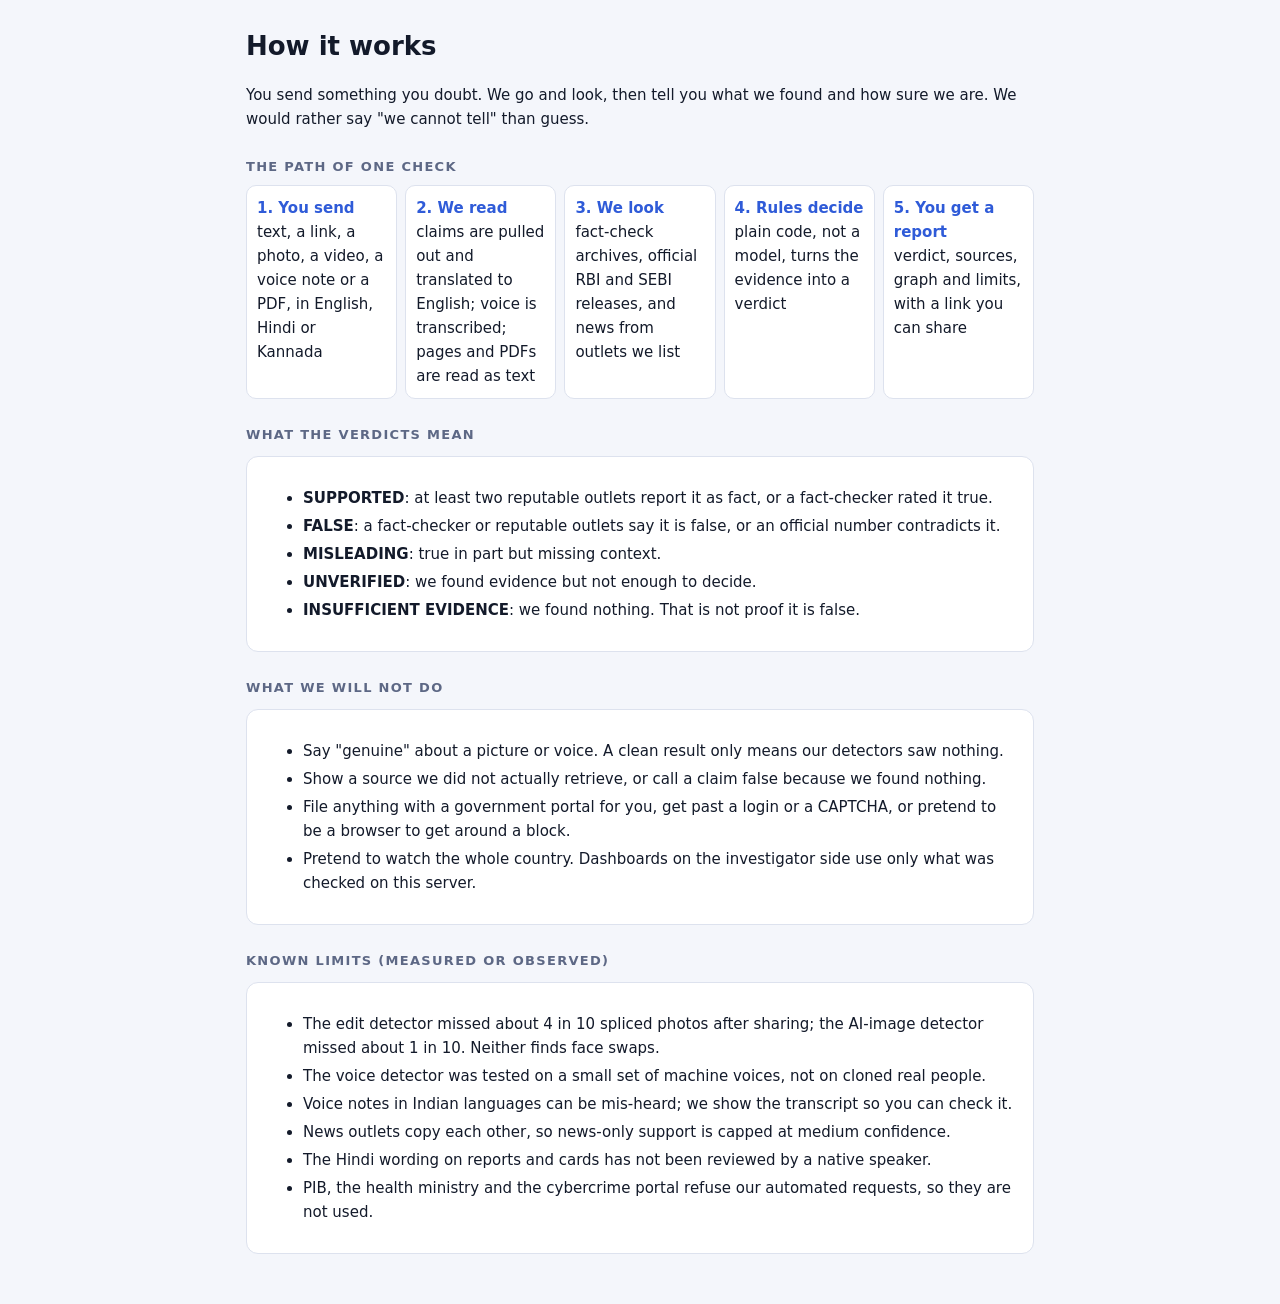
==== ui/about.html @ 2355d0bd "Citizen history, command centre (overview, evidence graph explorer, media lab, claim intelligence, r" ====
<!doctype html>
<html lang="en">
<head>
<meta charset="utf-8">
<meta name="viewport" content="width=device-width, initial-scale=1">
<title>How it works</title>
<style>
  :root { --bg: #0b0f17; --panel: #121826; --line: #232c3f; --text: #e8ecf5; --mute: #8b95ab; --accent: #7aa2ff; --ok: #3ecf8e; --bad: #ff6b6b; --warn: #f5b84b; }
  @media (prefers-color-scheme: light) { :root:not([data-theme="dark"]) { --bg: #f4f6fb; --panel: #fff; --line: #dde2ee; --text: #131a2a; --mute: #5d6885; --accent: #2f5bd8; } }
  * { box-sizing: border-box; }
  body { margin: 0; background: var(--bg); color: var(--text); font: 15px/1.6 system-ui, -apple-system, "Segoe UI", sans-serif; }
  .wrap { max-width: 820px; margin: 0 auto; padding: 18px 16px 50px; }
  h1 { font-size: 26px; margin: 8px 0; } h2 { font-size: 13px; letter-spacing: .1em; text-transform: uppercase; color: var(--mute); margin: 26px 0 8px; }
  .card { background: var(--panel); border: 1px solid var(--line); border-radius: 12px; padding: 14px 16px; margin-top: 10px; }
  .flow { display: grid; gap: 8px; grid-template-columns: repeat(auto-fit, minmax(150px, 1fr)); } .flow div { border: 1px solid var(--line); border-radius: 10px; padding: 10px; background: var(--panel); } .flow b { display: block; color: var(--accent); }
  li { margin: 4px 0; } .ok { color: var(--ok); } .no { color: var(--bad); }
</style>
</head>
<body>
<div class="wrap">
  <h1>How it works</h1>
  <p>You send something you doubt. We go and look, then tell you what we found and how sure we are. We would rather say "we cannot tell" than guess.</p>
  <h2>The path of one check</h2>
  <div class="flow">
    <div><b>1. You send</b>text, a link, a photo, a video, a voice note or a PDF, in English, Hindi or Kannada</div>
    <div><b>2. We read</b>claims are pulled out and translated to English; voice is transcribed; pages and PDFs are read as text</div>
    <div><b>3. We look</b>fact-check archives, official RBI and SEBI releases, and news from outlets we list</div>
    <div><b>4. Rules decide</b>plain code, not a model, turns the evidence into a verdict</div>
    <div><b>5. You get a report</b>verdict, sources, graph and limits, with a link you can share</div>
  </div>
  <h2>What the verdicts mean</h2>
  <div class="card"><ul>
    <li><b>SUPPORTED</b>: at least two reputable outlets report it as fact, or a fact-checker rated it true.</li>
    <li><b>FALSE</b>: a fact-checker or reputable outlets say it is false, or an official number contradicts it.</li>
    <li><b>MISLEADING</b>: true in part but missing context.</li>
    <li><b>UNVERIFIED</b>: we found evidence but not enough to decide.</li>
    <li><b>INSUFFICIENT EVIDENCE</b>: we found nothing. That is not proof it is false.</li>
  </ul></div>
  <h2>What we will not do</h2>
  <div class="card"><ul>
    <li>Say "genuine" about a picture or voice. A clean result only means our detectors saw nothing.</li>
    <li>Show a source we did not actually retrieve, or call a claim false because we found nothing.</li>
    <li>File anything with a government portal for you, get past a login or a CAPTCHA, or pretend to be a browser to get around a block.</li>
    <li>Pretend to watch the whole country. Dashboards on the investigator side use only what was checked on this server.</li>
  </ul></div>
  <h2>Known limits (measured or observed)</h2>
  <div class="card"><ul>
    <li>The edit detector missed about 4 in 10 spliced photos after sharing; the AI-image detector missed about 1 in 10. Neither finds face swaps.</li>
    <li>The voice detector was tested on a small set of machine voices, not on cloned real people.</li>
    <li>Voice notes in Indian languages can be mis-heard; we show the transcript so you can check it.</li>
    <li>News outlets copy each other, so news-only support is capped at medium confidence.</li>
    <li>The Hindi wording on reports and cards has not been reviewed by a native speaker.</li>
    <li>PIB, the health ministry and the cybercrime portal refuse our automated requests, so they are not used.</li>
  </ul></div>
</div>
<script src="/static/nav.js"></script>
</body>
</html>
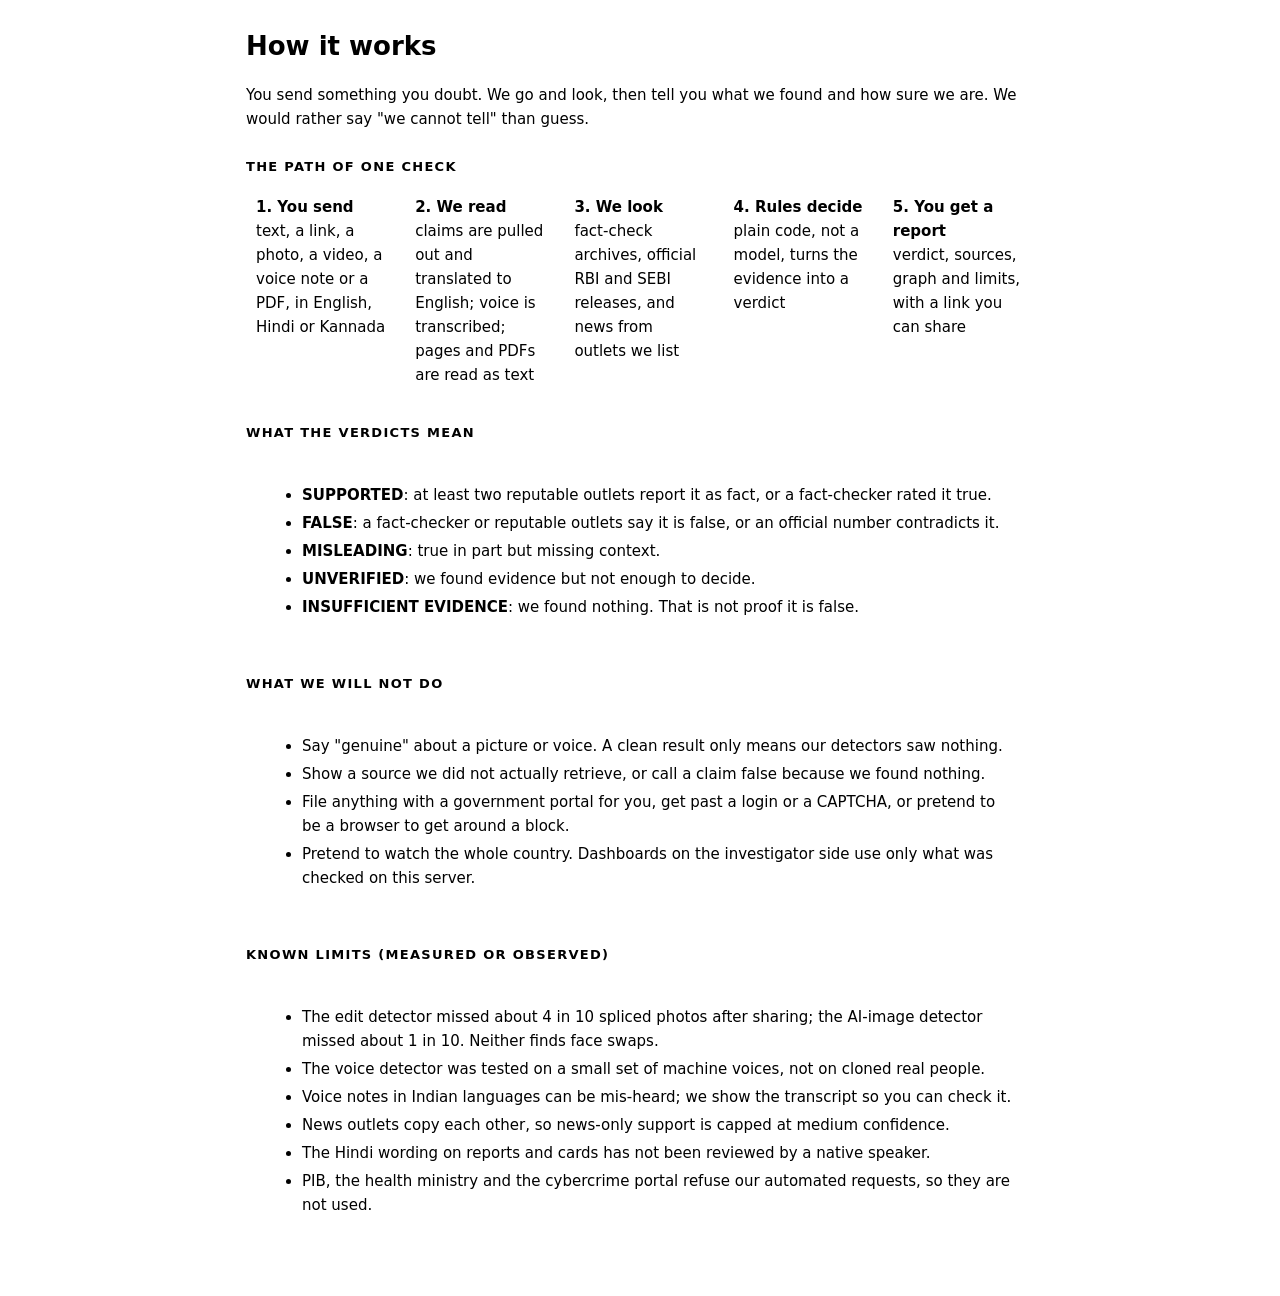
==== commit 72043477: "UI: new look for all pages (shared stylesheet, hero with tabbed input and drop zones, verdict banner" ====
--- a/ui/about.html
+++ b/ui/about.html
@@ -4,9 +4,8 @@
 <meta charset="utf-8">
 <meta name="viewport" content="width=device-width, initial-scale=1">
 <title>How it works</title>
+<link rel="stylesheet" href="/static/jv.css">
 <style>
-  :root { --bg: #0b0f17; --panel: #121826; --line: #232c3f; --text: #e8ecf5; --mute: #8b95ab; --accent: #7aa2ff; --ok: #3ecf8e; --bad: #ff6b6b; --warn: #f5b84b; }
-  @media (prefers-color-scheme: light) { :root:not([data-theme="dark"]) { --bg: #f4f6fb; --panel: #fff; --line: #dde2ee; --text: #131a2a; --mute: #5d6885; --accent: #2f5bd8; } }
   * { box-sizing: border-box; }
   body { margin: 0; background: var(--bg); color: var(--text); font: 15px/1.6 system-ui, -apple-system, "Segoe UI", sans-serif; }
   .wrap { max-width: 820px; margin: 0 auto; padding: 18px 16px 50px; }
